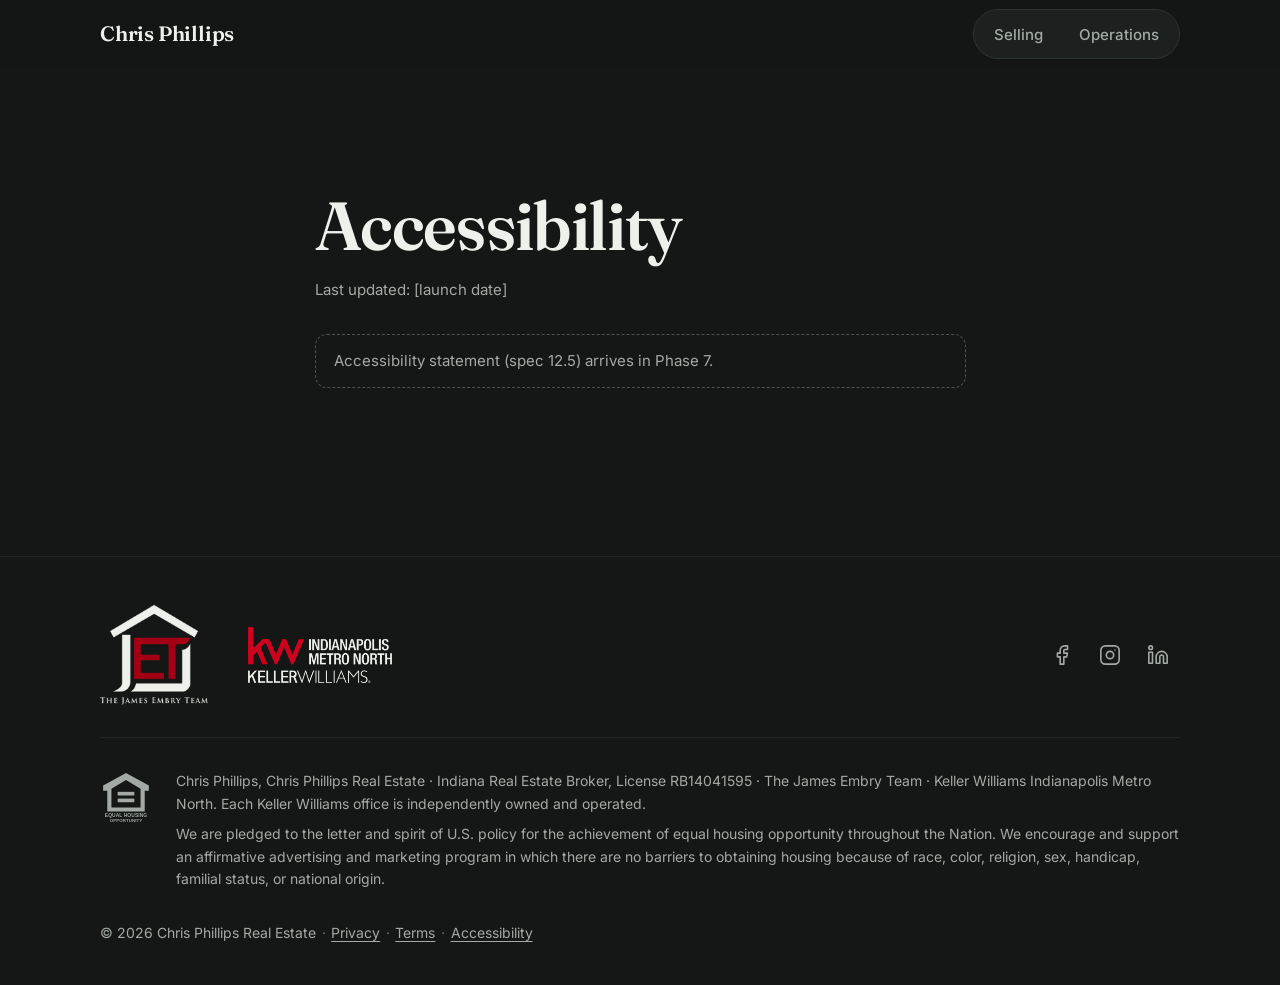
==== accessibility/index.html @ 0cc7aca6 "Rebuild phases 0-2: new layout, dark foundation, form system Phase 0: assets/ folder layout, retired" ====
<!doctype html>
<html lang="en">
<head>
<!-- PARTIAL:head START -->
<meta charset="utf-8">
<meta name="viewport" content="width=device-width, initial-scale=1, viewport-fit=cover">
<meta name="color-scheme" content="dark">
<meta name="theme-color" content="#141715">
<link rel="icon" href="/favicon.ico" sizes="48x48">
<link rel="icon" href="/favicon.svg" type="image/svg+xml">
<link rel="apple-touch-icon" href="/apple-touch-icon.png">
<link rel="manifest" href="/site.webmanifest">
<link rel="preload" href="/assets/fonts/fraunces-600-opsz-latin.woff2" as="font" type="font/woff2" crossorigin>
<link rel="stylesheet" href="/assets/css/site.css">
<script src="/assets/js/site.js" defer></script>
<!-- PARTIAL:head END -->
<title>Accessibility | Chris Phillips Real Estate</title>
<link rel="canonical" href="https://chrisphillips.co/accessibility/">
</head>
<body>
<!-- PARTIAL:header START -->
<a class="skip-link" href="#main">Skip to content</a>
<header class="topbar">
  <div class="wrap topbar__inner">
    <a class="brand" href="/">Chris Phillips</a>
    <nav class="toggle" aria-label="Site sections">
      <a class="toggle__link" href="/" data-section="selling">Selling</a>
      <a class="toggle__link" href="/operations/" data-section="operations">Operations</a>
    </nav>
  </div>
</header>
<!-- PARTIAL:header END -->
<main id="main" tabindex="-1">
  <section class="section">
    <div class="wrap prose">
      <h1>Accessibility</h1>
      <p class="updated">Last updated: [launch date]</p>
      <p class="skeleton-note">Accessibility statement (spec 12.5) arrives in Phase 7.</p>
    </div>
  </section>
</main>
<!-- PARTIAL:footer START -->
<footer class="site-footer">
  <div class="wrap">
    <div class="footer__top">
      <div class="footer__brands">
        <img class="logo-jet" src="/assets/img/logos/jet-dark.png" alt="The James Embry Team" width="320" height="295" loading="lazy" decoding="async">
        <img class="logo-kw" src="/assets/img/logos/kw-dark.png" alt="Keller Williams Indianapolis Metro North" width="560" height="218" loading="lazy" decoding="async">
      </div>
      <ul class="social" aria-label="Chris Phillips on social media">
        <li><a href="https://www.facebook.com/people/Chris-Phillips-Real-Estate/61596428678507/" target="_blank" rel="noopener" aria-label="Facebook (opens in a new tab)"><svg viewBox="0 0 24 24" fill="none" stroke="currentColor" stroke-width="1.75" stroke-linecap="round" stroke-linejoin="round" aria-hidden="true" focusable="false"><path d="M18 2h-3a5 5 0 0 0-5 5v3H7v4h3v8h4v-8h3l1-4h-4V7a1 1 0 0 1 1-1h3z"/></svg></a></li>
        <li><a href="https://www.instagram.com/chris_phillips_realtor/" target="_blank" rel="noopener" aria-label="Instagram (opens in a new tab)"><svg viewBox="0 0 24 24" fill="none" stroke="currentColor" stroke-width="1.75" stroke-linecap="round" stroke-linejoin="round" aria-hidden="true" focusable="false"><rect x="2" y="2" width="20" height="20" rx="5"/><circle cx="12" cy="12" r="4"/><path d="M17.5 6.5h.01"/></svg></a></li>
        <li><a href="https://www.linkedin.com/in/chris-phillips-898822282" target="_blank" rel="noopener" aria-label="LinkedIn (opens in a new tab)"><svg viewBox="0 0 24 24" fill="none" stroke="currentColor" stroke-width="1.75" stroke-linecap="round" stroke-linejoin="round" aria-hidden="true" focusable="false"><path d="M16 8a6 6 0 0 1 6 6v7h-4v-7a2 2 0 0 0-4 0v7h-4v-7a6 6 0 0 1 6-6z"/><rect x="2" y="9" width="4" height="12"/><circle cx="4" cy="4" r="2"/></svg></a></li>
      </ul>
    </div>
    <div class="footer__legal">
      <svg class="eho" xmlns="http://www.w3.org/2000/svg" viewBox="0 0 100 100" role="img" aria-label="Equal Housing Opportunity"><path d="M50 6 6 30v10h8v40h72V40h8V30L50 6Zm28 66H22V36l28-17 28 17v36Z" fill="currentColor"/><rect x="34" y="42" width="32" height="7" fill="currentColor"/><rect x="34" y="55" width="32" height="7" fill="currentColor"/><text x="50" y="91" text-anchor="middle" font-family="Arial, Helvetica, sans-serif" font-weight="700" font-size="9.4" letter-spacing=".2" fill="currentColor">EQUAL HOUSING</text><text x="50" y="100" text-anchor="middle" font-family="Arial, Helvetica, sans-serif" font-weight="700" font-size="8.4" letter-spacing=".2" fill="currentColor">OPPORTUNITY</text></svg>
      <div class="footer__text">
        <p>Chris Phillips, Chris Phillips Real Estate · Indiana Real Estate Broker, License RB14041595 · The James Embry Team · Keller Williams Indianapolis Metro North. Each Keller Williams office is independently owned and operated.</p>
        <p>We are pledged to the letter and spirit of U.S. policy for the achievement of equal housing opportunity throughout the Nation. We encourage and support an affirmative advertising and marketing program in which there are no barriers to obtaining housing because of race, color, religion, sex, handicap, familial status, or national origin.</p>
      </div>
    </div>
    <p class="footer__fine">© <span data-year>2026</span> Chris Phillips Real Estate<span class="sep" aria-hidden="true">·</span><a href="/privacy/">Privacy</a><span class="sep" aria-hidden="true">·</span><a href="/terms/">Terms</a><span class="sep" aria-hidden="true">·</span><a href="/accessibility/">Accessibility</a></p>
  </div>
</footer>
<!-- PARTIAL:footer END -->
</body>
</html>
---- assets/css/site.css ----
/* ==========================================================================
   site.css: the one stylesheet for chrisphillips.co (dark theme only)

   What to edit:
   - Colors, fonts, spacing, radius: the TOKENS block right below.
     Effect colors (card light, glows) are the --fx-* tokens.
   - Everything else is grouped by component, in this order:
     1 Tokens · 2 Fonts · 3 Base · 4 Layout · 5 Type · 6 Top bar + toggle
     7 Buttons · 8 Section heading · 9 Cards · 10 Process steps · 11 Stats
     12 Chips · 13 Forms · 14 Disclaimer + footer · 15 404 dog card
     16 Effects (portrait, reveal, card light) · 17 Utilities · 18 Reduced motion

   Spec: _private/PROJECT_SPEC.md, sections 5 (design) and 6 (code rules).
   ========================================================================== */

/* 1. TOKENS ---------------------------------------------------------------- */
:root {
  color-scheme: dark;

  /* Color (spec 5.2) */
  --bg: #141715;
  --surface: #1c201e;
  --surface-2: #222724;          /* inputs, hover on surface */
  --ink: #eef0ec;
  --muted: #a3aaa5;              /* 7.6:1 on --bg, 6.9:1 on --surface */
  --line: #2d332f;
  --line-soft: rgb(255 255 255 / 6%);
  --accent: #7fb8a5;
  --accent-ink: #0f1311;
  --accent-soft: #23302b;
  --warm: #e0996d;
  --error: #ff8a80;

  /* Effects: retune the card light and glows here, in one place */
  --fx-light: #a9e0cc;           /* bright core of the orbiting light */
  --fx-light-soft: rgb(127 184 165 / 45%);
  --fx-glow: rgb(127 184 165 / 35%);
  --fx-warm: rgb(224 153 109 / 40%);
  --fx-dots: rgb(255 255 255 / 7%);

  /* Type (spec 5.3) */
  --serif: "Fraunces", Georgia, "Times New Roman", serif;
  --sans: "Inter", system-ui, -apple-system, "Segoe UI", Roboto, sans-serif;
  --fs-h1: clamp(2.4rem, 7vw, 4.25rem);
  --fs-h2: clamp(1.8rem, 4.5vw, 2.75rem);
  --fs-h3: clamp(1.3rem, 2.4vw, 1.6rem);
  --fs-lede: clamp(1.125rem, 2.2vw, 1.3rem);
  --fs-body: 1.0625rem;          /* 17px */
  --fs-small: 0.9375rem;         /* 15px */
  --fs-fine: 0.875rem;           /* 14px, the smallest size used for legal text */
  --measure: 65ch;

  /* Spacing: 8px scale (spec 5.4) */
  --s-1: 8px;  --s-2: 16px; --s-3: 24px; --s-4: 32px;
  --s-5: 40px; --s-6: 48px; --s-8: 64px; --s-9: 72px;
  --s-12: 96px; --s-15: 120px;
  --section-y: var(--s-9);       /* 72px on phones, 120px on desktop */
  --gutter: 20px;

  /* Shape and layout */
  --max: 1080px;
  --radius: 1.5rem;              /* effect cards (matches the reference pen) */
  --radius-sm: 12px;             /* inputs, choice cards */
  --pill: 999px;
  --tap: 44px;                   /* minimum tap target */
  --topbar-h: 68px;

  /* Motion */
  --ease: cubic-bezier(.2, .7, .2, 1);
  --t-fast: 150ms;
  --t-med: 400ms;
}
@media (min-width: 720px)  { :root { --gutter: 32px; } }
@media (min-width: 1024px) { :root { --section-y: var(--s-15); } }

/* 2. FONTS (self-hosted, Latin subset; licenses in /assets/fonts/) ---------- */
@font-face {
  font-family: "Fraunces";
  src: url("/assets/fonts/fraunces-600-opsz-latin.woff2") format("woff2");
  font-weight: 600;
  font-style: normal;
  font-display: swap;
}
@font-face {
  font-family: "Inter";
  src: url("/assets/fonts/inter-400-600-latin.woff2") format("woff2");
  font-weight: 400 600;
  font-style: normal;
  font-display: swap;
}

/* 3. BASE ------------------------------------------------------------------ */
*, *::before, *::after { box-sizing: border-box; }
[hidden] { display: none !important; }
html {
  -webkit-text-size-adjust: 100%;
  text-size-adjust: 100%;
  scroll-padding-top: calc(var(--topbar-h) + var(--s-2));
}
@media (prefers-reduced-motion: no-preference) { html { scroll-behavior: smooth; } }
body {
  margin: 0;
  min-height: 100vh;
  display: flex;
  flex-direction: column;
  background: var(--bg);
  color: var(--ink);
  font: 400 var(--fs-body)/1.6 var(--sans);
  -webkit-font-smoothing: antialiased;
  -moz-osx-font-smoothing: grayscale;
  -webkit-tap-highlight-color: transparent;
}
main { flex: 1 0 auto; }
main:focus { outline: none; }
img, svg, video, canvas { display: block; max-width: 100%; }
img { height: auto; }
a { color: var(--accent); text-underline-offset: 0.18em; text-decoration-thickness: 1px; }
a:hover { text-decoration-thickness: 2px; }
::selection { background: var(--accent); color: var(--accent-ink); }

/* Visible focus ring everywhere (spec 5.7) */
:focus-visible { outline: 2px solid var(--accent); outline-offset: 2px; }

.skip-link {
  position: absolute; left: var(--s-2); top: -100px; z-index: 100;
  background: var(--accent); color: var(--accent-ink);
  padding: 12px 18px; border-radius: var(--pill);
  font-weight: 600; text-decoration: none;
}
.skip-link:focus { top: var(--s-1); }

/* 4. LAYOUT ---------------------------------------------------------------- */
.wrap { width: 100%; max-width: calc(var(--max) + var(--gutter) * 2); margin: 0 auto; padding: 0 var(--gutter); }
.section { padding: var(--section-y) 0; }
.section + .section { padding-top: 0; }        /* let spacing, not borders, separate sections */
.section--tight { padding: var(--s-8) 0; }
.narrow { max-width: 720px; }
.grid { display: grid; gap: var(--s-3); }
@media (min-width: 720px) {
  .grid--2 { grid-template-columns: repeat(2, 1fr); }
  .grid--3 { grid-template-columns: repeat(2, 1fr); }
}
@media (min-width: 1024px) {
  .grid--3 { grid-template-columns: repeat(3, 1fr); }
  .grid--4 { grid-template-columns: repeat(4, 1fr); }
}
@media (min-width: 720px) and (max-width: 1023px) { .grid--4 { grid-template-columns: repeat(2, 1fr); } }

/* Hero: one column on phones, two at 1024px (spec 5.4) */
.hero { padding-top: var(--s-4); padding-bottom: var(--section-y); display: grid; gap: var(--s-4); align-items: center; }
@media (min-width: 1024px) {
  .hero { grid-template-columns: 1.35fr 1fr; gap: var(--s-8); padding-top: var(--s-8); }
}
.hero__media { order: -1; max-width: 240px; }
@media (min-width: 1024px) { .hero__media { order: 0; max-width: none; } }

/* 5. TYPE ------------------------------------------------------------------ */
h1, h2, h3, h4 {
  font-family: var(--serif);
  font-weight: 600;
  font-optical-sizing: auto;
  letter-spacing: -0.02em;
  line-height: 1.08;
  margin: 0 0 var(--s-2);
  text-wrap: balance;
}
h1 { font-size: var(--fs-h1); }
h2 { font-size: var(--fs-h2); line-height: 1.12; }
h3 { font-size: var(--fs-h3); line-height: 1.2; letter-spacing: -0.01em; }
p { margin: 0 0 var(--s-2); max-width: var(--measure); }
p:last-child { margin-bottom: 0; }
strong { font-weight: 600; }
.eyebrow {
  margin: 0 0 var(--s-2);
  font: 600 0.8125rem/1.3 var(--sans);
  letter-spacing: 0.12em;
  text-transform: uppercase;
  color: var(--warm);
}
.lede { font-size: var(--fs-lede); line-height: 1.55; color: var(--muted); max-width: 38em; margin-bottom: var(--s-4); }
.muted { color: var(--muted); }
.small { font-size: var(--fs-small); }
.prose { max-width: var(--measure); }
.prose h2 { font-size: clamp(1.5rem, 3.5vw, 2rem); margin-top: var(--s-6); }
.prose h3 { margin-top: var(--s-4); }
.prose ul, .prose ol { padding-left: 1.25em; margin: 0 0 var(--s-2); }
.prose li { margin-bottom: var(--s-1); }
.prose li::marker { color: var(--warm); }
.updated { font-size: var(--fs-small); color: var(--muted); margin-bottom: var(--s-4); }

/* 6. TOP BAR + SELLING | OPERATIONS TOGGLE (spec 3, 5.4) -------------------- */
.topbar {
  position: sticky; top: 0; z-index: 50;
  background: rgb(20 23 21 / 86%);
  -webkit-backdrop-filter: saturate(140%) blur(10px);
  backdrop-filter: saturate(140%) blur(10px);
  border-bottom: 1px solid transparent;
  transition: border-color var(--t-med) ease;
}
.topbar.is-scrolled { border-bottom-color: var(--line-soft); }
.topbar__inner { display: flex; align-items: center; justify-content: space-between; gap: 12px; min-height: var(--topbar-h); }
.brand {
  font: 600 1.15rem/1 var(--serif);
  letter-spacing: -0.01em;
  color: var(--ink);
  text-decoration: none;
  white-space: nowrap;
  padding: 12px 0;               /* tap height */
}
a.brand:hover { color: var(--accent); }
@media (min-width: 720px) { .brand { font-size: 1.3rem; } }
.topbar--landing .topbar__inner { justify-content: flex-start; }

/* Segmented switch. Works with no JavaScript: each side is a real link.
   The active side is highlighted from <body data-section="..."> (CSS), and
   site.js adds aria-current="page" to it for screen readers. */
.toggle {
  display: inline-flex;
  padding: 2px;
  border: 1px solid var(--line);
  border-radius: var(--pill);
  background: var(--surface);
  flex: none;
}
.toggle__link {
  display: inline-flex; align-items: center; justify-content: center;
  min-height: var(--tap);
  padding: 0 12px;
  border-radius: var(--pill);
  font: 500 0.875rem/1 var(--sans);
  color: var(--muted);
  text-decoration: none;
  white-space: nowrap;
  transition: color var(--t-fast) ease, background-color var(--t-fast) ease, transform var(--t-fast) ease;
}
@media (min-width: 720px) { .toggle__link { padding: 0 18px; font-size: 0.9375rem; } }
.toggle__link:hover { color: var(--ink); text-decoration: none; }
.toggle__link:active { transform: scale(.97); }
.toggle__link[aria-current="page"],
body[data-section="selling"] .toggle__link[data-section="selling"],
body[data-section="operations"] .toggle__link[data-section="operations"] {
  background: var(--accent);
  color: var(--accent-ink);
  font-weight: 600;
}

/* 7. BUTTONS --------------------------------------------------------------- */
.btns { display: flex; flex-wrap: wrap; gap: 12px; }
.btn {
  display: inline-flex; align-items: center; justify-content: center; gap: 0.5em;
  min-height: 52px;
  padding: 0 26px;
  border: 1.5px solid var(--accent);
  border-radius: var(--pill);
  font: 600 1rem/1.1 var(--sans);
  text-decoration: none;
  text-align: center;
  cursor: pointer;
  -webkit-user-select: none; user-select: none;
  transition: transform var(--t-fast) var(--ease), background-color 250ms ease, color 250ms ease, box-shadow 250ms ease;
}
.btn:hover { text-decoration: none; }
.btn:active { transform: translateY(1px) scale(.98); }     /* press-down feedback on tap */
.btn--primary { background: var(--accent); color: var(--accent-ink); }
.btn--primary:hover { background: #93c6b4; box-shadow: 0 8px 28px -12px var(--fx-glow); }
.btn--ghost { background: transparent; color: var(--accent); }
.btn--ghost:hover { background: var(--accent-soft); }
.btn--block { width: 100%; }
.btn[disabled], .btn[aria-disabled="true"] { opacity: .6; cursor: not-allowed; transform: none; box-shadow: none; }
.btn .arrow { transition: transform var(--t-fast) var(--ease); }
.btn:hover .arrow { transform: translateX(3px); }

.link-arrow { font-weight: 600; text-decoration: none; }
.link-arrow:hover { text-decoration: underline; }

/* 8. SECTION HEADING (eyebrow + H2 + lede) --------------------------------- */
.section-head { max-width: 720px; margin-bottom: var(--s-6); }
.section-head .lede { margin-bottom: 0; }

/* 9. CARDS (proof, capability, build) -------------------------------------- */
/* Fewer boxes: a card is a quiet surface with a hairline, no heavy borders.
   The orbiting light (Phase 6) is drawn by fx-cards.js on any .fx-card. */
.card {
  position: relative;
  background: var(--surface);
  border: 1px solid var(--line-soft);
  border-radius: var(--radius);
  padding: var(--s-4) var(--s-3);
}
@media (min-width: 720px) { .card { padding: var(--s-5) var(--s-4); } }
.card h3 { margin-bottom: var(--s-1); }
.card p { color: var(--muted); }
.card__kicker { font: 600 0.8125rem/1.3 var(--sans); letter-spacing: .1em; text-transform: uppercase; color: var(--warm); margin-bottom: var(--s-1); }

/* Faint dot grid texture on effect cards (spec 5.6.1, D-30) */
.card--dots {
  background-color: var(--surface);
  background-image: radial-gradient(var(--fx-dots) 1px, transparent 1px);
  background-size: 1.1rem 1.1rem;
  background-position: center;
}

/* Build card: big outcome headline, one-line "how" */
.card--build h3 { font-size: clamp(1.45rem, 3vw, 1.9rem); line-height: 1.15; margin-bottom: var(--s-2); }

/* 10. PROCESS STEPS (home 5-step, operations playbook) --------------------- */
.steps { list-style: none; margin: 0; padding: 0; display: grid; gap: var(--s-3); counter-reset: step; }
@media (min-width: 720px)  { .steps { grid-template-columns: repeat(2, 1fr); } }
@media (min-width: 1024px) { .steps { grid-template-columns: repeat(6, 1fr); }
  .steps > * { grid-column: span 2; }
  .steps > :nth-child(n+4) { grid-column: span 3; } }
.step { counter-increment: step; }
.step__num {
  display: block;
  font: 600 2.25rem/1 var(--serif);
  color: var(--warm);
  margin-bottom: var(--s-2);
}
.step__num::before { content: counter(step, decimal-leading-zero); }
.step p { color: var(--muted); }

/* 11. STAT ROW ------------------------------------------------------------- */
.stats { list-style: none; margin: 0; padding: 0; display: grid; gap: var(--s-4); }
@media (min-width: 720px) { .stats { grid-template-columns: repeat(3, 1fr); } }
.stat__num { display: block; font: 600 clamp(3rem, 9vw, 4.5rem)/1 var(--serif); letter-spacing: -0.03em; color: var(--ink); }
.stat__label { display: block; margin-top: var(--s-1); color: var(--muted); }

/* 12. CHIPS ---------------------------------------------------------------- */
.chips { list-style: none; margin: var(--s-3) 0 0; padding: 0; display: flex; flex-wrap: wrap; gap: 8px; }
.chips li {
  font: 500 0.8125rem/1 var(--sans);
  color: var(--accent);
  background: var(--accent-soft);
  border-radius: var(--pill);
  padding: 8px 12px;
}

/* 13. FORMS (rendered by forms.js from /forms.json, Phase 2) --------------- */
.form-card {
  position: relative;
  background: var(--surface);
  border: 1px solid var(--line-soft);
  border-radius: var(--radius);
  padding: var(--s-4) var(--s-3);
}
@media (min-width: 720px) { .form-card { padding: var(--s-5); } }
.form { display: grid; gap: var(--s-3); }
.form__row { display: grid; gap: var(--s-3); }
@media (min-width: 720px) { .form__row--2 { grid-template-columns: 1fr 1fr; } }
.field { display: grid; gap: 8px; }
.field__label { font: 600 var(--fs-small)/1.3 var(--sans); color: var(--ink); }
.field__optional { font-weight: 400; color: var(--muted); }
.field__hint { font-size: var(--fs-fine); color: var(--muted); margin: 0; }
.field__error { font-size: var(--fs-fine); font-weight: 500; color: var(--error); margin: 0; }
.field__error:empty { display: none; }

.input, .select, .textarea {
  width: 100%;
  min-height: 52px;
  padding: 13px 16px;
  font: 400 1.0625rem/1.4 var(--sans);   /* never under 16px: stops iPhone zoom on tap */
  color: var(--ink);
  background: var(--surface-2);
  border: 1px solid var(--line);
  border-radius: var(--radius-sm);
  transition: border-color var(--t-fast) ease, box-shadow var(--t-fast) ease;
  -webkit-appearance: none; appearance: none;
}
.input::placeholder, .textarea::placeholder { color: #7d857f; }
.input:hover, .select:hover, .textarea:hover { border-color: #3c443f; }
.input:focus, .select:focus, .textarea:focus { outline: none; border-color: var(--accent); box-shadow: 0 0 0 3px rgb(127 184 165 / 22%); }
.input[aria-invalid="true"], .select[aria-invalid="true"], .textarea[aria-invalid="true"] { border-color: var(--error); }
.textarea { min-height: 128px; resize: vertical; }
.select {
  padding-right: 44px;
  background-image: url("data:image/svg+xml,%3Csvg xmlns='http://www.w3.org/2000/svg' width='12' height='8' viewBox='0 0 12 8'%3E%3Cpath d='M1 1.5 6 6.5 11 1.5' fill='none' stroke='%23a3aaa5' stroke-width='1.6' stroke-linecap='round' stroke-linejoin='round'/%3E%3C/svg%3E");
  background-repeat: no-repeat;
  background-position: right 16px center;
}
.select option { background: var(--surface); color: var(--ink); }
.link-btn { background: none; border: 0; padding: 8px 0; justify-self: start; color: var(--accent); font: 500 var(--fs-small) var(--sans); text-decoration: underline; text-underline-offset: .18em; cursor: pointer; min-height: var(--tap); }

/* Form placeholder before forms.js builds it */
[data-form] { min-height: 3rem; }
.form-loading { color: var(--muted); font-size: var(--fs-small); margin: 0; }
.form-step { display: grid; gap: var(--s-3); }
.form-step__hint { margin-top: calc(var(--s-2) * -1); }

/* Address suggestions (forms.js AddressBox: our own input + Google suggestion list) */
.address { position: relative; }
.suggest {
  position: absolute; z-index: 20; left: 0; right: 0; top: calc(100% + 6px);
  margin: 0; padding: 6px; list-style: none;
  background: var(--surface-2);
  border: 1px solid var(--line);
  border-radius: var(--radius-sm);
  box-shadow: 0 18px 40px -16px rgb(0 0 0 / 70%);
  max-height: min(320px, 45vh); overflow-y: auto;    /* stays above the on-screen keyboard */
}
.suggest__item { display: grid; gap: 2px; padding: 10px 12px; min-height: var(--tap); border-radius: 8px; cursor: pointer; }
.suggest__item:hover, .suggest__item[aria-selected="true"] { background: var(--accent-soft); }
.suggest__main { color: var(--ink); font-weight: 500; }
.suggest__sub { color: var(--muted); font-size: var(--fs-fine); }
.suggest__credit { padding: 6px 12px 2px; text-align: right; font: 500 0.75rem/1.2 Roboto, Arial, sans-serif; color: var(--muted); }

/* Consent checkbox (only if forms.json consent.mode is "checkbox", D-02) */
.consent-block { display: grid; gap: var(--s-1); }
.consent-check { display: flex; gap: 12px; align-items: flex-start; font-size: var(--fs-small); font-weight: 500; cursor: pointer; min-height: var(--tap); padding-top: 4px; }
.consent-check input { width: 22px; height: 22px; margin: 1px 0 0; flex: none; accent-color: var(--accent); }

/* Big tap-friendly choice cards (radio) */
.choices { display: grid; gap: 10px; border: 0; margin: 0; padding: 0; }
.choice { position: relative; display: block; cursor: pointer; }
.choice input { position: absolute; opacity: 0; inset: 0; margin: 0; cursor: pointer; }
.choice span {
  display: flex; align-items: center; min-height: 56px;
  padding: 14px 18px;
  border: 1.5px solid var(--line);
  border-radius: var(--radius-sm);
  font-weight: 500;
  transition: border-color var(--t-fast) ease, background-color var(--t-fast) ease, transform var(--t-fast) ease;
}
.choice:hover span { border-color: #4a544e; }
.choice:active span { transform: scale(.99); }
.choice input:checked + span { border-color: var(--accent); background: var(--accent-soft); color: var(--ink); }
.choice input:focus-visible + span { outline: 2px solid var(--accent); outline-offset: 2px; }

/* Step forms */
.form-progress { height: 4px; border-radius: var(--pill); background: var(--line); overflow: hidden; margin-bottom: var(--s-2); }
.form-progress__bar { display: block; height: 100%; width: 25%; background: var(--accent); border-radius: inherit; transition: width var(--t-med) var(--ease); }
.form-count { font: 600 0.8125rem/1.3 var(--sans); letter-spacing: .08em; text-transform: uppercase; color: var(--warm); margin: 0 0 var(--s-1); }
.form-step__title { font-size: clamp(1.5rem, 4vw, 1.85rem); line-height: 1.2; margin-bottom: var(--s-3); outline: none; }
.form-nav { display: flex; gap: 10px; }
.form-nav .btn--primary { flex: 1; }

/* Consent block (spec 12.1): readable, never under 14px or lighter than muted */
.consent { font-size: var(--fs-fine); line-height: 1.55; color: var(--muted); margin: 0; max-width: none; }
.consent a { color: var(--ink); }
.form-note { font-size: var(--fs-fine); color: var(--muted); text-align: center; margin: 0; max-width: none; }
.form-status { font-size: var(--fs-small); margin: 0; }
.form-status--error { color: var(--error); font-weight: 500; }

/* Honeypot: hidden from people, visible to bots */
.hp { position: absolute !important; left: -10000px !important; width: 1px; height: 1px; overflow: hidden; }

/* Thank-you state */
.thanks { outline: none; }
.thanks h2, .thanks h3 { margin-bottom: var(--s-1); }
.thanks p { color: var(--muted); }

/* 14. DISCLAIMER + FOOTER (spec 12.0, 12.2, D-05, D-07) --------------------- */
.disclaimer { padding: var(--s-6) 0 0; }
.disclaimer p { font-size: var(--fs-fine); line-height: 1.6; color: var(--muted); max-width: none; }

/* Landing pages: Privacy + Terms shown on the page itself (no links out), collapsed */
.legal-docs { padding: var(--s-4) 0 0; }
.legal-doc { border-top: 1px solid var(--line-soft); }
.legal-doc:last-child { border-bottom: 1px solid var(--line-soft); }
.legal-doc summary {
  display: flex; align-items: center; justify-content: space-between; gap: var(--s-2);
  min-height: 56px; padding: var(--s-1) 0;
  font: 600 1.125rem/1.3 var(--serif);
  color: var(--ink);
  cursor: pointer;
  list-style: none;
}
.legal-doc summary::-webkit-details-marker { display: none; }
.legal-doc summary::after {
  content: ""; flex: none; width: 10px; height: 10px; margin-right: 6px;
  border-right: 1.5px solid var(--muted); border-bottom: 1.5px solid var(--muted);
  transform: rotate(45deg) translateY(-3px);
  transition: transform var(--t-fast) ease;
}
.legal-doc[open] summary::after { transform: rotate(-135deg) translateY(-3px); }
.legal-doc summary:hover { color: var(--accent); }
.legal-doc__body { padding: 0 0 var(--s-4); }
.legal-doc__body, .legal-doc__body p, .legal-doc__body li { font-size: var(--fs-small); color: var(--muted); }
.legal-doc__body h2 { font-size: 1.125rem; margin: var(--s-3) 0 var(--s-1); color: var(--ink); }

blockquote { margin: 0 0 var(--s-2); padding: 0 0 0 var(--s-2); border-left: 2px solid var(--line); color: var(--muted); max-width: var(--measure); }

.site-footer { margin-top: var(--s-6); padding: var(--s-6) 0 var(--s-5); border-top: 1px solid var(--line-soft); }
.disclaimer + .site-footer { margin-top: var(--s-4); }
.footer__top { display: flex; flex-wrap: wrap; align-items: center; justify-content: space-between; gap: var(--s-4); padding-bottom: var(--s-4); margin-bottom: var(--s-4); border-bottom: 1px solid var(--line-soft); }
.footer__brands { display: flex; flex-wrap: wrap; align-items: center; gap: var(--s-3) var(--s-5); }
.footer__brands img { width: auto; }
.logo-jet { height: 80px; }
.logo-kw { height: 44px; }
@media (min-width: 720px) { .logo-jet { height: 100px; } .logo-kw { height: 56px; } }

.social { list-style: none; margin: 0; padding: 0; display: flex; gap: 4px; }
.social a {
  display: inline-flex; align-items: center; justify-content: center;
  width: var(--tap); height: var(--tap);
  border-radius: 50%;
  color: var(--muted);
  transition: color var(--t-fast) ease, background-color var(--t-fast) ease, transform var(--t-fast) ease;
}
.social a:hover { color: var(--ink); background: var(--surface); }
.social a:active { transform: scale(.94); }
.social svg { width: 22px; height: 22px; }

.footer__legal { display: flex; flex-wrap: wrap; gap: var(--s-2) var(--s-3); align-items: flex-start; }
.footer__legal .eho { width: 52px; height: 52px; flex: none; color: var(--muted); }
.footer__text { flex: 1 1 260px; }
.footer__text p { font-size: var(--fs-fine); line-height: 1.6; color: var(--muted); max-width: none; margin-bottom: var(--s-1); }
.footer__fine { margin: var(--s-3) 0 0; font-size: var(--fs-fine); color: var(--muted); max-width: none; }
.footer__fine a { color: var(--muted); text-decoration: underline; text-underline-offset: .2em; padding: 6px 0; }
.footer__fine a:hover { color: var(--ink); }
.footer__fine .sep { margin: 0 .4em; opacity: .6; }

/* 15. 404 DOG CARD (spec 3, 4.4) ------------------------------------------- */
.dog { margin: 0 0 var(--s-4); max-width: 520px; }
.dog__frame {
  position: relative;
  aspect-ratio: 4 / 3;                  /* fixed size, so the layout never jumps */
  overflow: hidden;
  border-radius: var(--radius);
  background: var(--surface);
  border: 1px solid var(--line-soft);
}
.dog__frame img { position: absolute; inset: 0; width: 100%; height: 100%; object-fit: cover; transition: opacity 500ms ease; }
.dog__frame img.is-hidden { opacity: 0; }
.dog__status { font-size: var(--fs-small); color: var(--muted); margin: var(--s-1) 0 0; min-height: 1.6em; }

/* 16. EFFECTS -------------------------------------------------------------- */
/* Portrait reveal (fx-image.js, kept as is) */
.portrait {
  position: relative; overflow: hidden;
  aspect-ratio: 4 / 5;
  border-radius: var(--radius);
  background: linear-gradient(150deg, #2a463d 0%, #1a2a25 100%);
}
.portrait img { position: absolute; inset: 0; width: 100%; height: 100%; object-fit: cover; }
.fx-frame { position: relative; overflow: hidden; }
.fx-canvas { position: absolute; inset: 0; width: 100%; height: 100%; display: block; pointer-events: none; }
.fx-frame.fx-ready img[data-fx] { opacity: 0; }
.fx-frame.fx-fallback img[data-fx] { animation: fx-fade 1.2s ease-out both; }
@keyframes fx-fade { from { opacity: 0; } to { opacity: 1; } }

/* Scroll reveal (site.js adds .reveal / .is-visible in Phase 6). Hidden only
   when JS has run, so content never disappears if a script fails. */
.js .reveal { opacity: 0; transform: translateY(12px); transition: opacity var(--t-med) var(--ease), transform var(--t-med) var(--ease); }
.js .reveal.is-visible { opacity: 1; transform: none; }

/* Orbiting card light: styles for fx-cards.js are added in Phase 6 (spec 5.6.1). */

/* 17. UTILITIES ------------------------------------------------------------ */
.visually-hidden {
  position: absolute !important; width: 1px; height: 1px; padding: 0; margin: -1px;
  overflow: hidden; clip: rect(0 0 0 0); white-space: nowrap; border: 0;
}
.center { text-align: center; }
.mt-0 { margin-top: 0; } .mb-0 { margin-bottom: 0; }
.mt-4 { margin-top: var(--s-4); }
.noscript-note { padding: 14px 18px; border: 1px solid var(--line); border-radius: var(--radius-sm); color: var(--muted); font-size: var(--fs-small); }

/* Build-only: marks placeholder content during the rebuild. QA: none may remain at launch. */
.skeleton-note {
  margin: var(--s-3) 0 0;
  padding: 14px 18px;
  border: 1px dashed #4a544e;
  border-radius: var(--radius-sm);
  color: var(--muted);
  font-size: var(--fs-small);
  max-width: none;
}

/* 18. REDUCED MOTION ------------------------------------------------------- */
@media (prefers-reduced-motion: reduce) {
  *, *::before, *::after {
    animation-duration: 0.01ms !important;
    animation-iteration-count: 1 !important;
    transition-duration: 0.01ms !important;
    scroll-behavior: auto !important;
  }
  .js .reveal { opacity: 1; transform: none; }
}
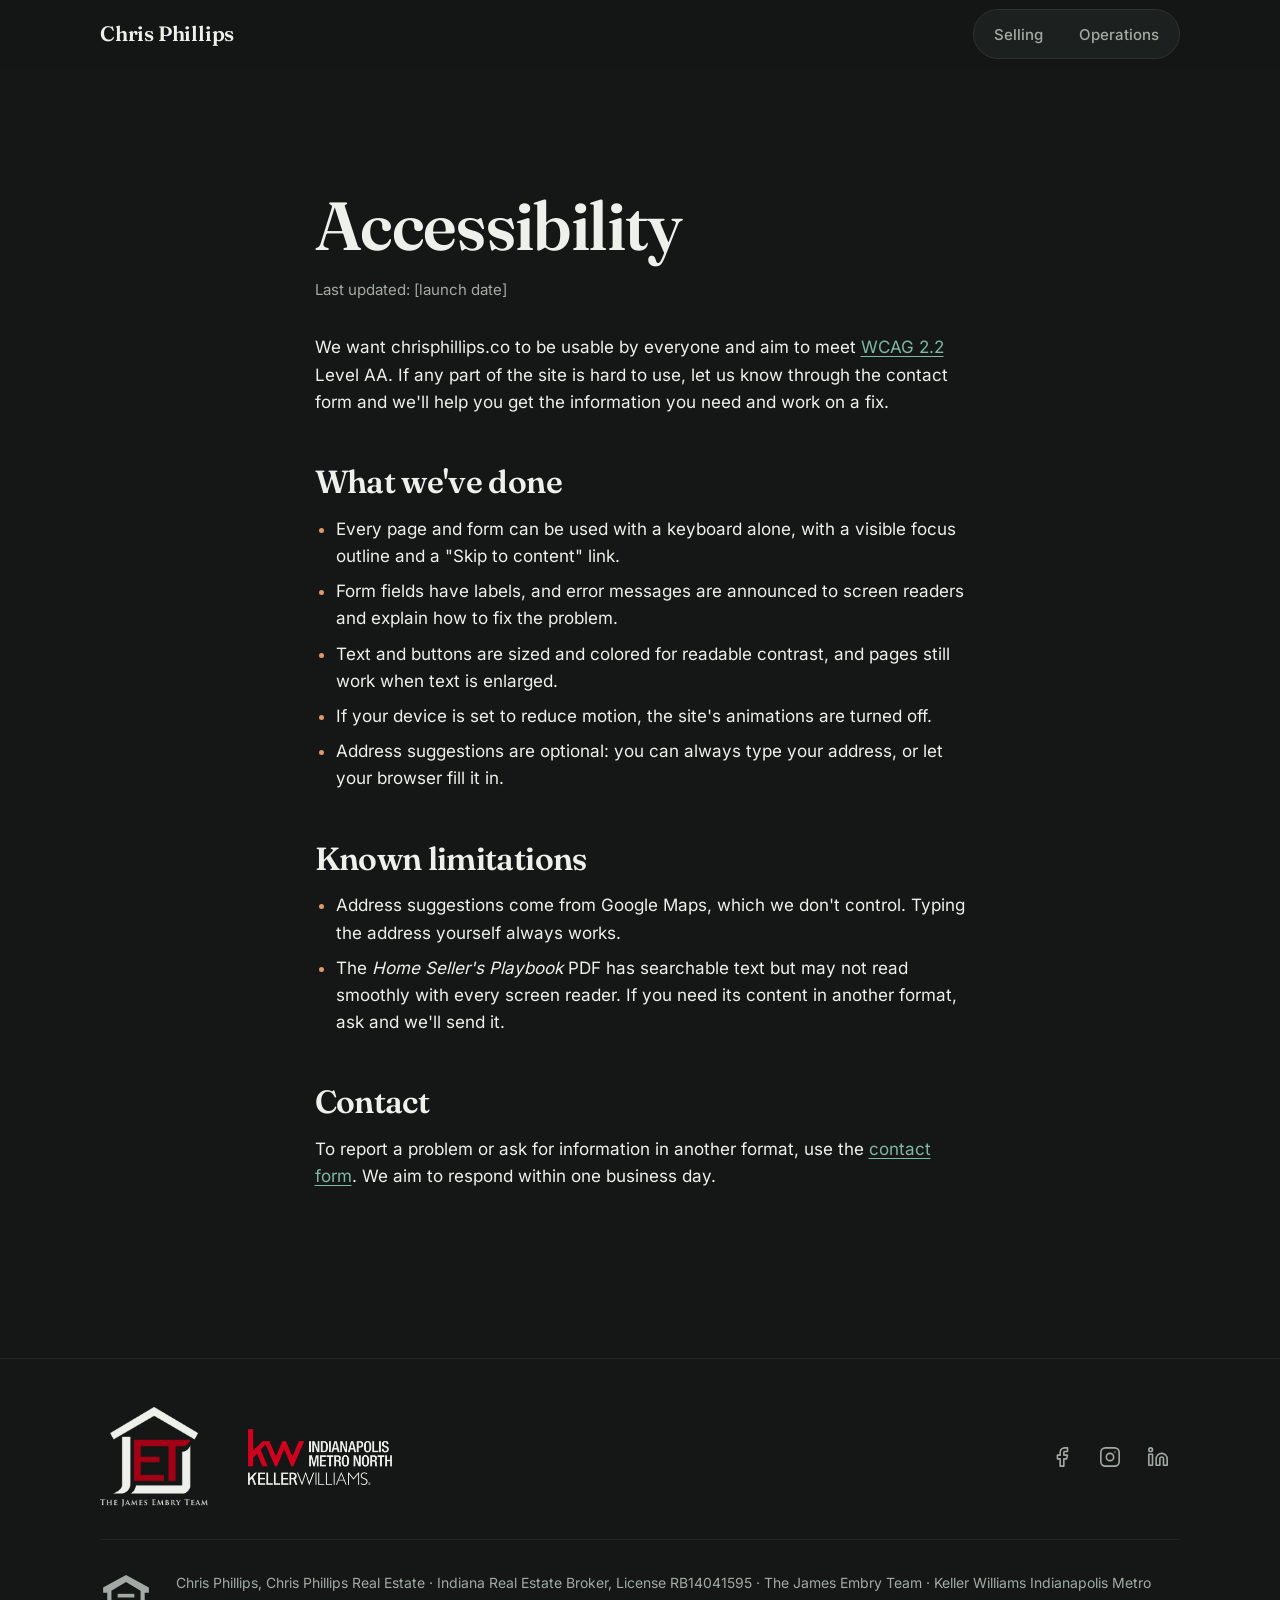
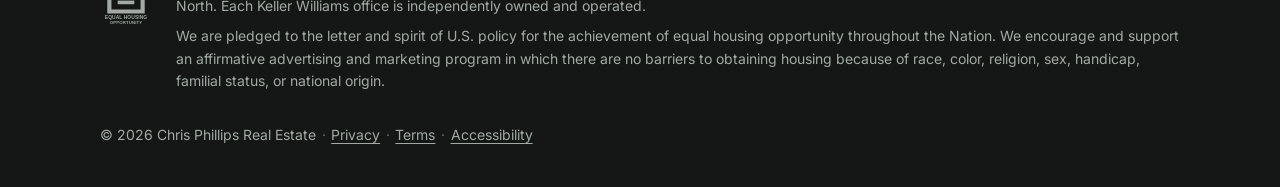
==== commit 2e09328a: "Phase 7: legal, 404, SEO, Maps key 404 "lost dog": local stock fallback photo (dog-fallback.webp), t" ====
--- a/accessibility/index.html
+++ b/accessibility/index.html
@@ -15,6 +15,7 @@
 <script src="/assets/js/site.js" defer></script>
 <!-- PARTIAL:head END -->
 <title>Accessibility | Chris Phillips Real Estate</title>
+<meta name="description" content="Our commitment to an accessible website, what we've done, known limitations, and how to ask for help.">
 <link rel="canonical" href="https://chrisphillips.co/accessibility/">
 </head>
 <body>
@@ -35,7 +36,25 @@
     <div class="wrap prose">
       <h1>Accessibility</h1>
       <p class="updated">Last updated: [launch date]</p>
-      <p class="skeleton-note">Accessibility statement (spec 12.5) arrives in Phase 7.</p>
+      <p>We want chrisphillips.co to be usable by everyone and aim to meet <a href="https://www.w3.org/TR/WCAG22/" target="_blank" rel="noopener">WCAG 2.2</a> Level AA. If any part of the site is hard to use, let us know through the contact form and we'll help you get the information you need and work on a fix.</p>
+
+      <h2>What we've done</h2>
+      <ul>
+        <li>Every page and form can be used with a keyboard alone, with a visible focus outline and a "Skip to content" link.</li>
+        <li>Form fields have labels, and error messages are announced to screen readers and explain how to fix the problem.</li>
+        <li>Text and buttons are sized and colored for readable contrast, and pages still work when text is enlarged.</li>
+        <li>If your device is set to reduce motion, the site's animations are turned off.</li>
+        <li>Address suggestions are optional: you can always type your address, or let your browser fill it in.</li>
+      </ul>
+
+      <h2>Known limitations</h2>
+      <ul>
+        <li>Address suggestions come from Google Maps, which we don't control. Typing the address yourself always works.</li>
+        <li>The <em>Home Seller's Playbook</em> PDF has searchable text but may not read smoothly with every screen reader. If you need its content in another format, ask and we'll send it.</li>
+      </ul>
+
+      <h2>Contact</h2>
+      <p>To report a problem or ask for information in another format, use the <a href="/#contact">contact form</a>. We aim to respond within one business day.</p>
     </div>
   </section>
 </main>
--- a/assets/css/site.css
+++ b/assets/css/site.css
@@ -8,7 +8,7 @@
      1 Tokens · 2 Fonts · 3 Base · 4 Layout · 5 Type · 6 Top bar + toggle
      7 Buttons · 8 Section heading · 9 Cards · 10 Process steps · 11 Stats
      12 Chips · 13 Forms · 14 Disclaimer + footer · 15 404 dog card
-     16 Effects (portrait, reveal, card light) · 17 Utilities · 18 Reduced motion
+     16 Effects (portrait, reveal, card light + shadow) · 17 Utilities · 18 Reduced motion
 
    Spec: _private/PROJECT_SPEC.md, sections 5 (design) and 6 (code rules).
    ========================================================================== */
@@ -32,8 +32,9 @@
   --error: #ff8a80;
 
   /* Effects: retune the card light and glows here, in one place */
-  --fx-light: #a9e0cc;           /* bright core of the orbiting light */
+  --fx-light: rgb(236 248 243 / 92%);   /* card light: near-white, a hint of green */
   --fx-light-soft: rgb(127 184 165 / 45%);
+  --fx-shadow: rgb(0 0 0 / 60%);        /* the shadow the light casts on the right */
   --fx-glow: rgb(127 184 165 / 35%);
   --fx-warm: rgb(224 153 109 / 40%);
   --fx-dots: rgb(255 255 255 / 7%);
@@ -44,7 +45,7 @@
   --fs-h1: clamp(2.4rem, 7vw, 4.25rem);
   --fs-h2: clamp(1.8rem, 4.5vw, 2.75rem);
   --fs-h3: clamp(1.3rem, 2.4vw, 1.6rem);
-  --fs-lede: clamp(1.125rem, 2.2vw, 1.3rem);
+  --fs-lede: clamp(1.0625rem, 2.2vw, 1.3rem);
   --fs-body: 1.0625rem;          /* 17px */
   --fs-small: 0.9375rem;         /* 15px */
   --fs-fine: 0.875rem;           /* 14px, the smallest size used for legal text */
@@ -145,14 +146,16 @@
   .grid--4 { grid-template-columns: repeat(4, 1fr); }
 }
 @media (min-width: 720px) and (max-width: 1023px) { .grid--4 { grid-template-columns: repeat(2, 1fr); } }
+@media (min-width: 720px) and (max-width: 1023px) { .grid--3 > :last-child:nth-child(odd) { grid-column: 1 / -1; } }
 
 /* Hero: one column on phones, two at 1024px (spec 5.4) */
-.hero { padding-top: var(--s-4); padding-bottom: var(--section-y); display: grid; gap: var(--s-4); align-items: center; }
+.hero { padding-top: var(--s-2); padding-bottom: var(--section-y); display: grid; gap: var(--s-3); align-items: center; }
 @media (min-width: 1024px) {
   .hero { grid-template-columns: 1.35fr 1fr; gap: var(--s-8); padding-top: var(--s-8); }
 }
-.hero__media { order: -1; max-width: 240px; }
-@media (min-width: 1024px) { .hero__media { order: 0; max-width: none; } }
+.hero__media { order: -1; width: 100%; max-width: 136px; }
+@media (min-width: 1024px) { .hero__media { order: 0; max-width: 420px; justify-self: end; } }
+.hero--home .lede, .hero--split .lede { margin-bottom: var(--s-4); }
 
 /* 5. TYPE ------------------------------------------------------------------ */
 h1, h2, h3, h4 {
@@ -300,6 +303,20 @@
   background-position: center;
 }
 
+/* Capability card (operations): items line under the group name */
+.card__items { font-size: var(--fs-small); font-weight: 500; color: var(--ink); margin-bottom: var(--s-2); }
+
+/* Capability grid: five groups, 3 + 2 on desktop, no orphan on tablet */
+@media (min-width: 720px) and (max-width: 1023px) {
+  .grid--caps { grid-template-columns: repeat(2, 1fr); }
+  .grid--caps > :last-child:nth-child(odd) { grid-column: 1 / -1; }
+}
+@media (min-width: 1024px) {
+  .grid--caps { grid-template-columns: repeat(6, 1fr); }
+  .grid--caps > * { grid-column: span 2; }
+  .grid--caps > :nth-child(n+4) { grid-column: span 3; }
+}
+
 /* Build card: big outcome headline, one-line "how" */
 .card--build h3 { font-size: clamp(1.45rem, 3vw, 1.9rem); line-height: 1.15; margin-bottom: var(--s-2); }
 
@@ -324,6 +341,18 @@
 @media (min-width: 720px) { .stats { grid-template-columns: repeat(3, 1fr); } }
 .stat__num { display: block; font: 600 clamp(3rem, 9vw, 4.5rem)/1 var(--serif); letter-spacing: -0.03em; color: var(--ink); }
 .stat__label { display: block; margin-top: var(--s-1); color: var(--muted); }
+.stat__num--word { font-size: clamp(2.25rem, 6vw, 3.25rem); line-height: 1.1; }
+@media (min-width: 720px) { .stat__num--word { padding-top: clamp(0.4rem, 1.5vw, 0.9rem); } }
+
+/* Reviews (hidden until there are real reviews; see the note in index.html) */
+.reviews { margin-top: var(--s-8); }
+.reviews__title { margin-bottom: var(--s-3); }
+.reviews__list { list-style: none; margin: 0; padding: 0; }
+.review blockquote { margin: 0 0 var(--s-2); }
+.review blockquote p { color: var(--ink); font-size: 1.0625rem; }
+.review__meta { font-size: var(--fs-small); color: var(--muted); margin: 0; }
+
+.section-link { margin-top: var(--s-4); }
 
 /* 12. CHIPS ---------------------------------------------------------------- */
 .chips { list-style: none; margin: var(--s-3) 0 0; padding: 0; display: flex; flex-wrap: wrap; gap: 8px; }
@@ -382,6 +411,19 @@
 
 /* Form placeholder before forms.js builds it */
 [data-form] { min-height: 3rem; }
+/* Landing pages: hold the form's space while it loads, so the content below
+   doesn't jump when it appears (layout shift, spec 11.3). Only applies while
+   "Loading form…" is showing. Re-measure if a form's first step changes. */
+[data-form="center-grove"]:has(> .form-loading) { min-height: 376px; }
+[data-form="sellers-playbook"]:has(> .form-loading) { min-height: 418px; }
+@media (min-width: 720px) {
+  [data-form="center-grove"]:has(> .form-loading) { min-height: 354px; }
+  [data-form="sellers-playbook"]:has(> .form-loading) { min-height: 332px; }
+}
+@media (min-width: 1024px) {
+  [data-form="center-grove"]:has(> .form-loading) { min-height: 388px; }
+  [data-form="sellers-playbook"]:has(> .form-loading) { min-height: 374px; }
+}
 .form-loading { color: var(--muted); font-size: var(--fs-small); margin: 0; }
 .form-step { display: grid; gap: var(--s-3); }
 .form-step__hint { margin-top: calc(var(--s-2) * -1); }
@@ -509,6 +551,48 @@
 .footer__fine a:hover { color: var(--ink); }
 .footer__fine .sep { margin: 0 .4em; opacity: .6; }
 
+/* 14b. LANDING PAGES (spec 10) -------------------------------------------- */
+/* Rule: headline + short lede, then the form. Everything else goes below it.
+   Phones: stacked. Desktop: copy left, form card right, both at the top. */
+.hero--landing { align-items: start; }
+.hero--landing .lede { margin-bottom: 0; }
+@media (min-width: 1024px) {
+  .hero--landing { grid-template-columns: 1fr minmax(0, 500px); gap: var(--s-6); }
+  .hero--landing .hero__text { padding-top: var(--s-5); }
+}
+
+/* Three steps in a row from tablet up (landing "How it works") */
+@media (min-width: 720px) { .steps--3 { grid-template-columns: repeat(3, 1fr); } .steps--3 > * { grid-column: auto; } }
+
+/* Cover image beside a list */
+.split { display: grid; gap: var(--s-6); align-items: center; }
+@media (min-width: 1024px) { .split { grid-template-columns: 1.1fr 1fr; gap: var(--s-8); } }
+.cover { margin: 0; }
+.cover img { width: 100%; border-radius: var(--radius-sm); border: 1px solid var(--line-soft); box-shadow: 0 28px 60px -28px rgb(0 0 0 / 75%); }
+.split h2 { margin-bottom: var(--s-3); }
+
+/* Check-mark list */
+.ticks { list-style: none; margin: 0; padding: 0; display: grid; gap: var(--s-2); }
+.ticks li { position: relative; padding-left: 2rem; max-width: var(--measure); }
+.ticks li::before {
+  content: ""; position: absolute; left: 0.15rem; top: 0.45em;
+  width: 0.95rem; height: 0.5rem;
+  border-left: 2px solid var(--accent); border-bottom: 2px solid var(--accent);
+  transform: rotate(-45deg);
+}
+
+/* Short "about" with a round photo */
+.about-mini { display: flex; gap: var(--s-3); align-items: center; }
+.about-mini__photo { flex: none; width: 88px; height: 88px; border-radius: 50%; overflow: hidden; background: var(--surface); }
+.about-mini__photo img { width: 100%; height: 100%; object-fit: cover; object-position: center 22%; }
+@media (min-width: 720px) { .about-mini__photo { width: 112px; height: 112px; } }
+.about-mini__title { font-size: clamp(1.5rem, 3.5vw, 2rem); margin-bottom: var(--s-1); }
+.made-by { margin-left: auto; margin-right: auto; }
+
+/* Second call to action at the end of a landing page: jumps back to the form */
+.end-cta { margin: var(--s-5) 0 0; max-width: none; }
+.btn:hover .arrow--up { transform: translateY(-3px); }
+
 /* 15. 404 DOG CARD (spec 3, 4.4) ------------------------------------------- */
 .dog { margin: 0 0 var(--s-4); max-width: 520px; }
 .dog__frame {
@@ -532,6 +616,7 @@
   background: linear-gradient(150deg, #2a463d 0%, #1a2a25 100%);
 }
 .portrait img { position: absolute; inset: 0; width: 100%; height: 100%; object-fit: cover; }
+.portrait picture { display: block; }
 .fx-frame { position: relative; overflow: hidden; }
 .fx-canvas { position: absolute; inset: 0; width: 100%; height: 100%; display: block; pointer-events: none; }
 .fx-frame.fx-ready img[data-fx] { opacity: 0; }
@@ -543,7 +628,42 @@
 .js .reveal { opacity: 0; transform: translateY(12px); transition: opacity var(--t-med) var(--ease), transform var(--t-med) var(--ease); }
 .js .reveal.is-visible { opacity: 1; transform: none; }
 
-/* Orbiting card light: styles for fx-cards.js are added in Phase 6 (spec 5.6.1). */
+/* Card light (spec 5.6.1, revised by Chris 2026-11-16).
+   A thin line of light on the card's left border slides up and stops. The
+   whole card casts a shadow (box-shadow) away from the light: it starts faint,
+   to the right and slightly up, and swings down-right as the light rises, so
+   its angle follows the light. Leaving reverses both and fades them out.
+   On: mouse hover, keyboard focus inside the card, or .fx-on (added by
+   fx-cards.js on phones to the card nearest the middle of the screen).
+   Tune: --fx-light, --fx-shadow (top of this file), the 600ms timing, the
+   light's top values (where it starts and stops) and the two box-shadow
+   values (where the shadow starts and where it lands). */
+.fx-card::after, .form-card::after {
+  content: "";
+  position: absolute; left: -1px; top: 65%;
+  width: 1px; height: 70px;
+  background: linear-gradient(to bottom, rgb(236 248 243 / 0), var(--fx-light), rgb(236 248 243 / 0));
+  opacity: 0;
+  pointer-events: none;
+  transition: top 600ms ease, opacity 600ms ease;
+}
+/* The shadow. Idle = the "light low on the left" position, fully transparent,
+   so it fades in while swinging from up-right to down-right. */
+.fx-card, .form-card {
+  box-shadow: 10px -4px 28px -10px rgb(0 0 0 / 0);
+  transition: box-shadow 600ms ease;
+}
+.js .fx-card.reveal, .js .form-card.reveal {  /* keep the shadow timing on cards that fade in */
+  transition: opacity var(--t-med) var(--ease), transform var(--t-med) var(--ease), box-shadow 600ms ease;
+}
+@media (hover: hover) and (pointer: fine) {
+  .fx-card:hover::after, .form-card:hover::after { top: 25%; opacity: 1; }
+  .fx-card:hover, .form-card:hover { box-shadow: 16px 18px 36px -10px var(--fx-shadow); }
+}
+.fx-card:focus-within::after, .form-card:focus-within::after,
+.fx-on::after { top: 25%; opacity: 1; }
+.fx-card:focus-within, .form-card:focus-within,
+.fx-on { box-shadow: 16px 18px 36px -10px var(--fx-shadow); }
 
 /* 17. UTILITIES ------------------------------------------------------------ */
 .visually-hidden {
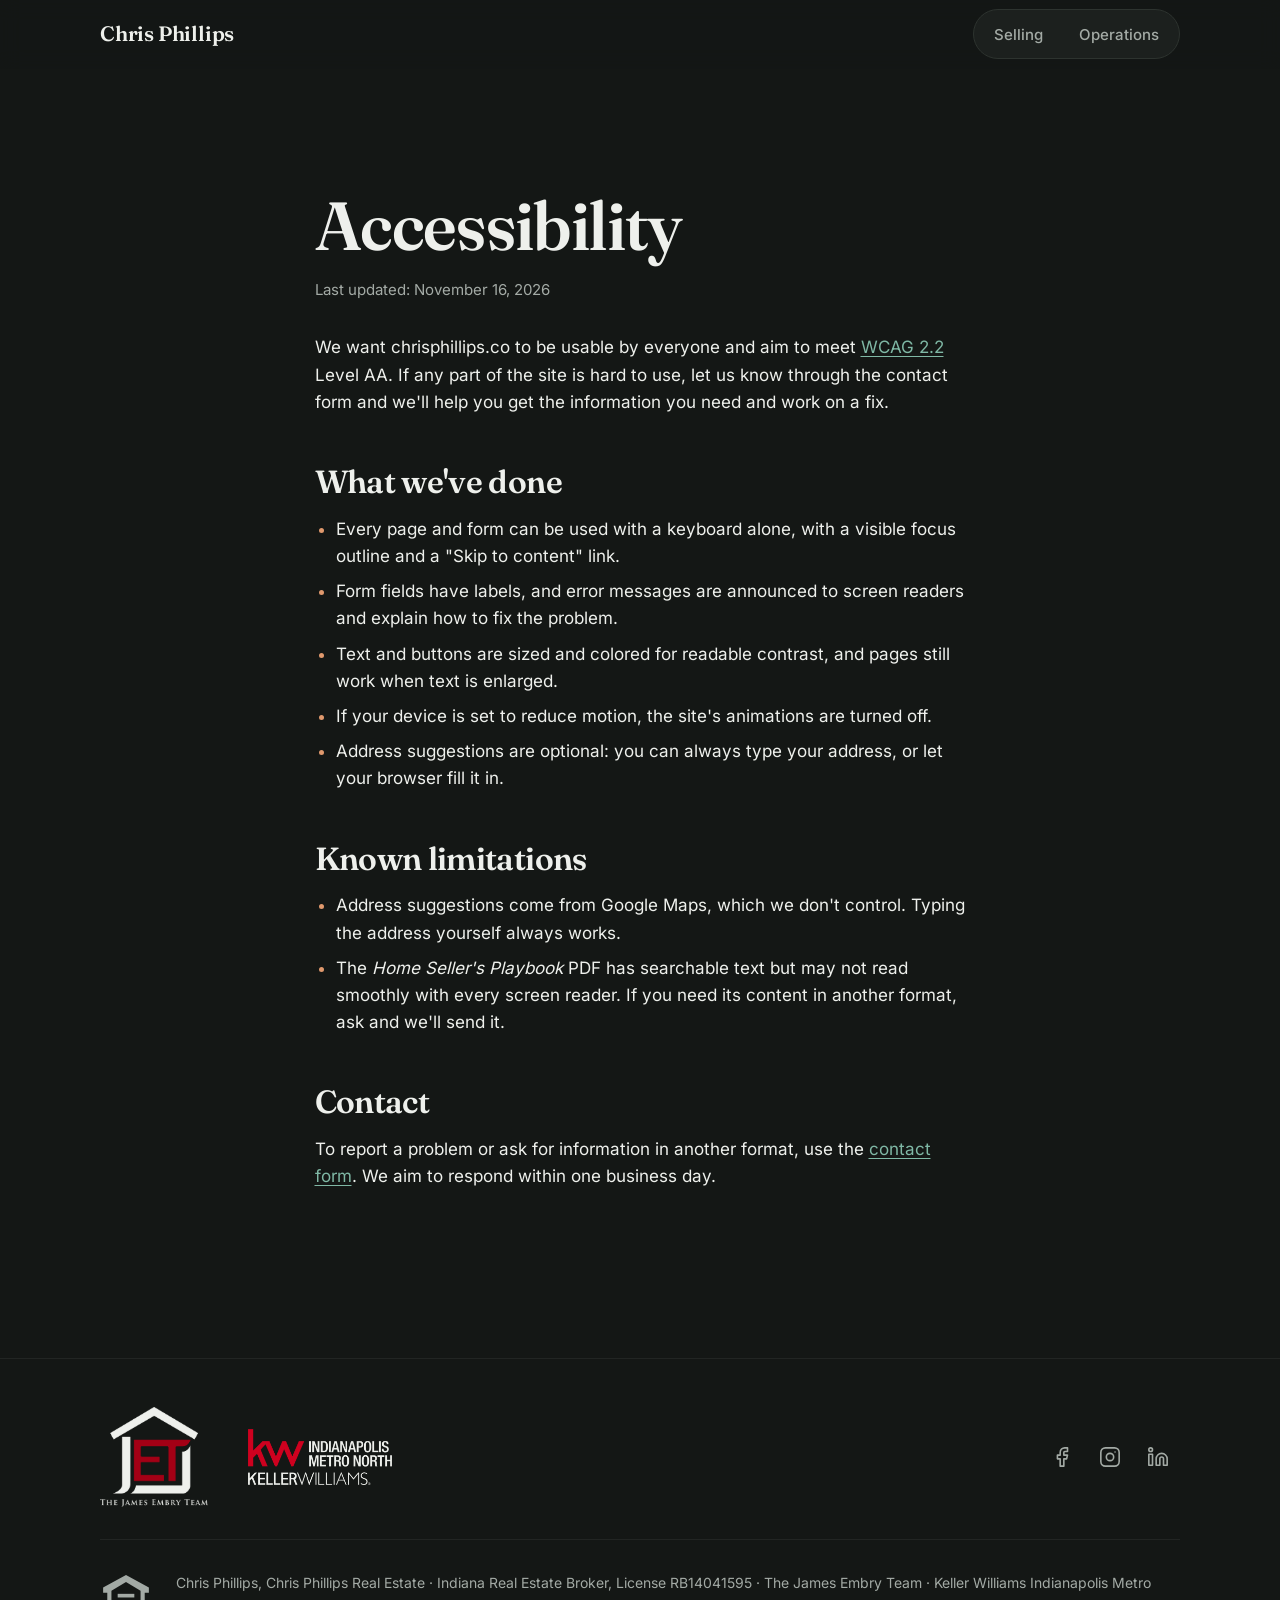
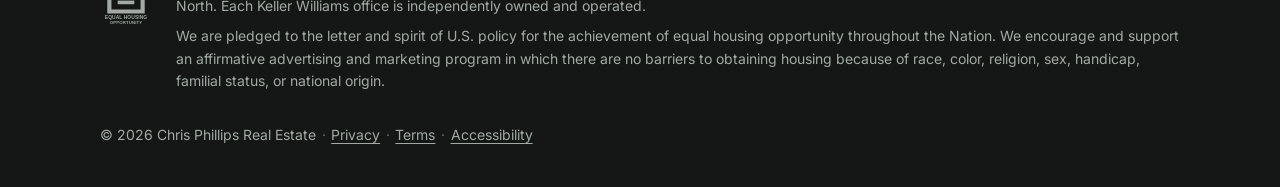
==== commit a5058010: "Launch prep Legal pages and landing-page legal sections dated November 16, 2026. Removed the build-o" ====
--- a/accessibility/index.html
+++ b/accessibility/index.html
@@ -35,7 +35,7 @@
   <section class="section">
     <div class="wrap prose">
       <h1>Accessibility</h1>
-      <p class="updated">Last updated: [launch date]</p>
+      <p class="updated">Last updated: November 16, 2026</p>
       <p>We want chrisphillips.co to be usable by everyone and aim to meet <a href="https://www.w3.org/TR/WCAG22/" target="_blank" rel="noopener">WCAG 2.2</a> Level AA. If any part of the site is hard to use, let us know through the contact form and we'll help you get the information you need and work on a fix.</p>
 
       <h2>What we've done</h2>
--- a/assets/css/site.css
+++ b/assets/css/site.css
@@ -675,17 +675,6 @@
 .mt-4 { margin-top: var(--s-4); }
 .noscript-note { padding: 14px 18px; border: 1px solid var(--line); border-radius: var(--radius-sm); color: var(--muted); font-size: var(--fs-small); }
 
-/* Build-only: marks placeholder content during the rebuild. QA: none may remain at launch. */
-.skeleton-note {
-  margin: var(--s-3) 0 0;
-  padding: 14px 18px;
-  border: 1px dashed #4a544e;
-  border-radius: var(--radius-sm);
-  color: var(--muted);
-  font-size: var(--fs-small);
-  max-width: none;
-}
-
 /* 18. REDUCED MOTION ------------------------------------------------------- */
 @media (prefers-reduced-motion: reduce) {
   *, *::before, *::after {
